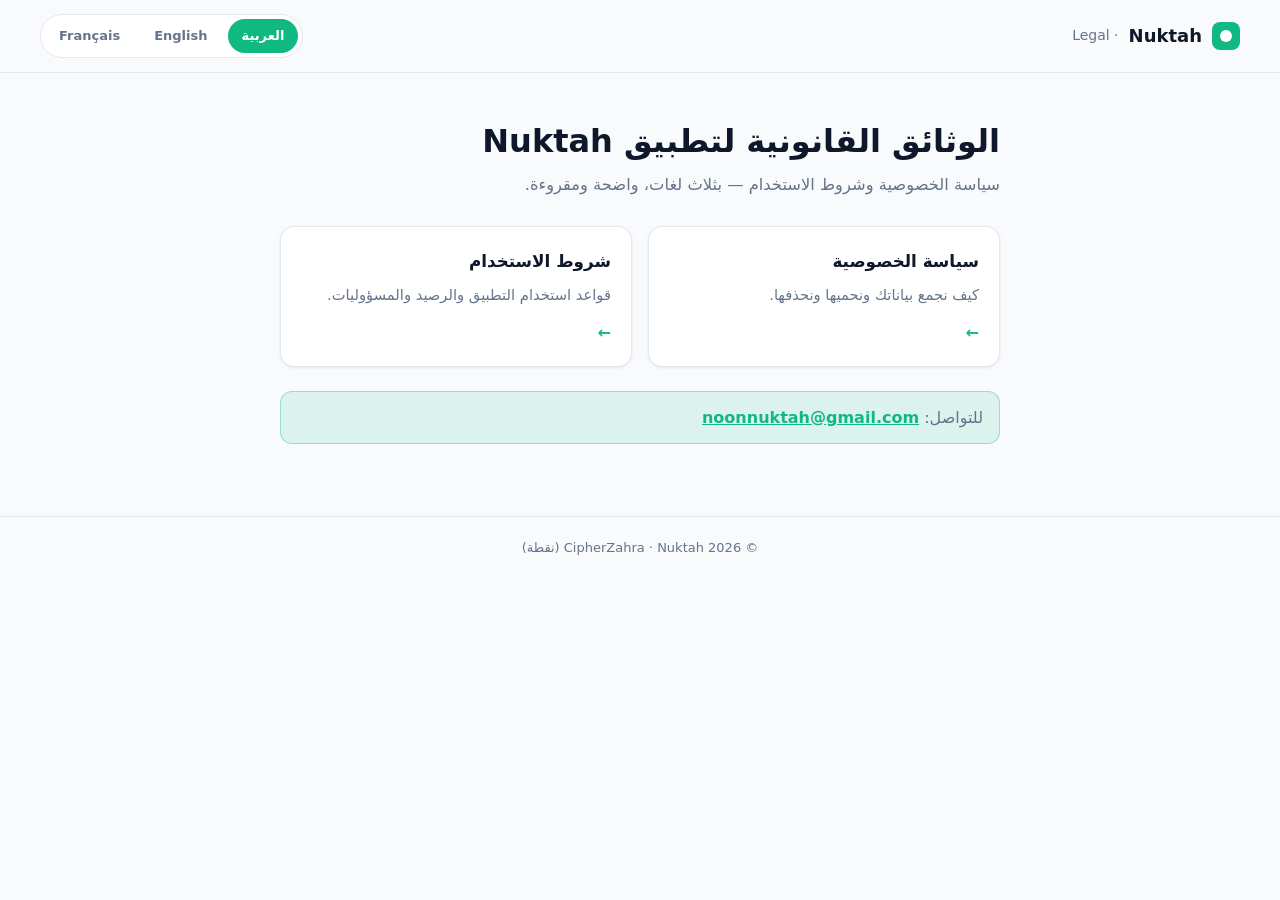
==== index.html @ 69613059 "feat: styled html site with language switcher" ====
<!doctype html>
<html lang="ar" dir="ltr">
  <head>
    <meta charset="utf-8" />
    <meta name="viewport" content="width=device-width, initial-scale=1" />
    <title>Nuktah — Legal · الوثائق القانونية</title>
    <meta
      name="description"
      content="Privacy Policy and Terms of Use for the Nuktah app — سياسة الخصوصية وشروط الاستخدام لتطبيق Nuktah."
    />
    <link
      rel="icon"
      href="data:image/svg+xml,<svg xmlns='http://www.w3.org/2000/svg' viewBox='0 0 64 64'><rect width='64' height='64' rx='14' fill='%2310b981'/><circle cx='32' cy='32' r='11' fill='%23ffffff'/></svg>"
    />
    <link rel="stylesheet" href="styles.css" />
    <script>document.documentElement.className += ' js';</script>
    <script defer src="legal.js"></script>
  </head>
  <body>
    <header class="site-header">
      <a class="brand" href="./"><span class="logo"></span> Nuktah <small>· Legal</small></a>
      <nav class="lang-switch" aria-label="Language">
        <button type="button" class="lang-btn" data-set-lang="ar">العربية</button>
        <button type="button" class="lang-btn" data-set-lang="en">English</button>
        <button type="button" class="lang-btn" data-set-lang="fr">Français</button>
      </nav>
    </header>

    <main>
      <article class="lang" data-lang="ar" dir="rtl">
        <h1>الوثائق القانونية لتطبيق Nuktah</h1>
        <p class="lead">سياسة الخصوصية وشروط الاستخدام — بثلاث لغات، واضحة ومقروءة.</p>
        <div class="cards two">
          <a class="card" href="privacy.html">
            <h2>سياسة الخصوصية</h2>
            <p>كيف نجمع بياناتك ونحميها ونحذفها.</p>
            <span class="arrow">←</span>
          </a>
          <a class="card" href="terms.html">
            <h2>شروط الاستخدام</h2>
            <p>قواعد استخدام التطبيق والرصيد والمسؤوليات.</p>
            <span class="arrow">←</span>
          </a>
        </div>
        <p class="contact">للتواصل: <a href="mailto:noonnuktah@gmail.com">noonnuktah@gmail.com</a></p>
      </article>

      <article class="lang" data-lang="en" dir="ltr">
        <h1>Legal documents for the Nuktah app</h1>
        <p class="lead">Privacy Policy and Terms of Use — in three languages, clear and readable.</p>
        <div class="cards two">
          <a class="card" href="privacy.html">
            <h2>Privacy Policy</h2>
            <p>How we collect, protect, and delete your data.</p>
            <span class="arrow">→</span>
          </a>
          <a class="card" href="terms.html">
            <h2>Terms of Use</h2>
            <p>Rules for using the app, credits, and responsibilities.</p>
            <span class="arrow">→</span>
          </a>
        </div>
        <p class="contact">Contact: <a href="mailto:noonnuktah@gmail.com">noonnuktah@gmail.com</a></p>
      </article>

      <article class="lang" data-lang="fr" dir="ltr">
        <h1>Documents juridiques de l’application Nuktah</h1>
        <p class="lead">
          Politique de confidentialité et conditions d’utilisation — en trois langues, claires et
          lisibles.
        </p>
        <div class="cards two">
          <a class="card" href="privacy.html">
            <h2>Politique de confidentialité</h2>
            <p>Comment nous collectons, protégeons et supprimons vos données.</p>
            <span class="arrow">→</span>
          </a>
          <a class="card" href="terms.html">
            <h2>Conditions d’utilisation</h2>
            <p>Règles d’utilisation, crédits et responsabilités.</p>
            <span class="arrow">→</span>
          </a>
        </div>
        <p class="contact">Contact : <a href="mailto:noonnuktah@gmail.com">noonnuktah@gmail.com</a></p>
      </article>
    </main>

    <footer class="site-footer">© 2026 CipherZahra · Nuktah (نقطة)</footer>
  </body>
</html>
---- styles.css ----
:root {
  --bg: #f8fafc;
  --card: #ffffff;
  --text: #0f172a;
  --muted: #64748b;
  --border: #e2e8f0;
  --accent: #10b981;
  --accent-soft: rgba(16, 185, 129, 0.12);
  --on-accent: #ffffff;
  --shadow: 0 1px 3px rgba(15, 23, 42, 0.08);
}

@media (prefers-color-scheme: dark) {
  :root {
    --bg: #0b1220;
    --card: #111827;
    --text: #e2e8f0;
    --muted: #94a3b8;
    --border: #1f2937;
    --accent-soft: rgba(16, 185, 129, 0.16);
    --shadow: 0 1px 3px rgba(0, 0, 0, 0.4);
  }
}

* {
  box-sizing: border-box;
}

html {
  scroll-behavior: smooth;
}

body {
  margin: 0;
  background: var(--bg);
  color: var(--text);
  font-family: system-ui, -apple-system, 'Segoe UI', Roboto, 'Noto Sans Arabic', Tahoma, Arial,
    sans-serif;
  line-height: 1.7;
  -webkit-font-smoothing: antialiased;
}

.site-header {
  position: sticky;
  top: 0;
  z-index: 10;
  display: flex;
  align-items: center;
  justify-content: space-between;
  gap: 12px;
  flex-wrap: wrap;
  padding: 14px clamp(16px, 5vw, 40px);
  background: color-mix(in srgb, var(--bg) 85%, transparent);
  backdrop-filter: blur(10px);
  border-bottom: 1px solid var(--border);
}

.brand {
  display: inline-flex;
  align-items: center;
  gap: 10px;
  font-weight: 700;
  font-size: 18px;
  color: var(--text);
  text-decoration: none;
}

.brand .logo {
  width: 28px;
  height: 28px;
  border-radius: 8px;
  background: var(--accent);
  position: relative;
  flex: none;
}

.brand .logo::after {
  content: '';
  position: absolute;
  inset: 8px;
  border-radius: 50%;
  background: #fff;
}

.brand small {
  font-weight: 500;
  color: var(--muted);
  font-size: 14px;
}

.lang-switch {
  display: inline-flex;
  gap: 6px;
  background: var(--card);
  border: 1px solid var(--border);
  border-radius: 999px;
  padding: 4px;
}

.lang-btn {
  border: 0;
  background: transparent;
  color: var(--muted);
  font: inherit;
  font-size: 13px;
  font-weight: 600;
  padding: 6px 14px;
  border-radius: 999px;
  cursor: pointer;
}

.lang-btn.active {
  background: var(--accent);
  color: var(--on-accent);
}

main {
  max-width: 800px;
  margin: 0 auto;
  padding: clamp(24px, 5vw, 48px) clamp(16px, 5vw, 40px) 64px;
}

html.js .lang {
  display: none;
}

html.js .lang.active {
  display: block;
}

.lang + .lang {
  border-top: 1px dashed var(--border);
  margin-top: 32px;
  padding-top: 32px;
}

h1 {
  font-size: clamp(1.5rem, 4vw, 2rem);
  line-height: 1.3;
  margin: 0 0 8px;
}

h2 {
  font-size: 1.15rem;
  margin: 32px 0 8px;
  padding-top: 8px;
  border-top: 1px solid var(--border);
}

h2:first-of-type {
  border-top: 0;
  padding-top: 0;
}

p {
  margin: 8px 0;
  color: var(--muted);
}

.lead,
h1 + p {
  color: var(--muted);
  font-size: 1.02rem;
}

.meta {
  font-size: 13px;
  color: var(--muted);
  display: flex;
  gap: 16px;
  flex-wrap: wrap;
  margin-bottom: 4px;
}

.meta a {
  color: var(--accent);
  text-decoration: none;
}

.meta a:hover {
  text-decoration: underline;
}

strong {
  color: var(--text);
}

ul {
  margin: 8px 0;
  padding-inline-start: 24px;
  color: var(--muted);
}

li {
  margin: 6px 0;
}

a {
  color: var(--accent);
}

.cards {
  display: grid;
  gap: 16px;
  margin-top: 28px;
}

@media (min-width: 560px) {
  .cards.two {
    grid-template-columns: 1fr 1fr;
  }
}

.card {
  display: block;
  background: var(--card);
  border: 1px solid var(--border);
  border-radius: 14px;
  padding: 20px;
  box-shadow: var(--shadow);
  text-decoration: none;
  color: inherit;
  transition: transform 0.15s ease, border-color 0.15s ease;
}

.card:hover {
  transform: translateY(-2px);
  border-color: var(--accent);
}

.card h2 {
  margin: 0 0 6px;
  padding: 0;
  border: 0;
  font-size: 1.05rem;
}

.card p {
  margin: 0;
  font-size: 0.92rem;
}

.card .arrow {
  display: inline-block;
  margin-top: 12px;
  color: var(--accent);
  font-weight: 700;
}

.contact {
  background: var(--accent-soft);
  border: 1px solid color-mix(in srgb, var(--accent) 35%, transparent);
  border-radius: 12px;
  padding: 12px 16px;
  margin-top: 24px;
}

.contact a {
  font-weight: 600;
}

.site-footer {
  border-top: 1px solid var(--border);
  padding: 20px clamp(16px, 5vw, 40px);
  text-align: center;
  color: var(--muted);
  font-size: 13px;
}

.site-footer a {
  color: var(--muted);
}

@media print {
  .site-header,
  .lang-switch {
    display: none;
  }

  body {
    background: #fff;
    color: #000;
  }
}
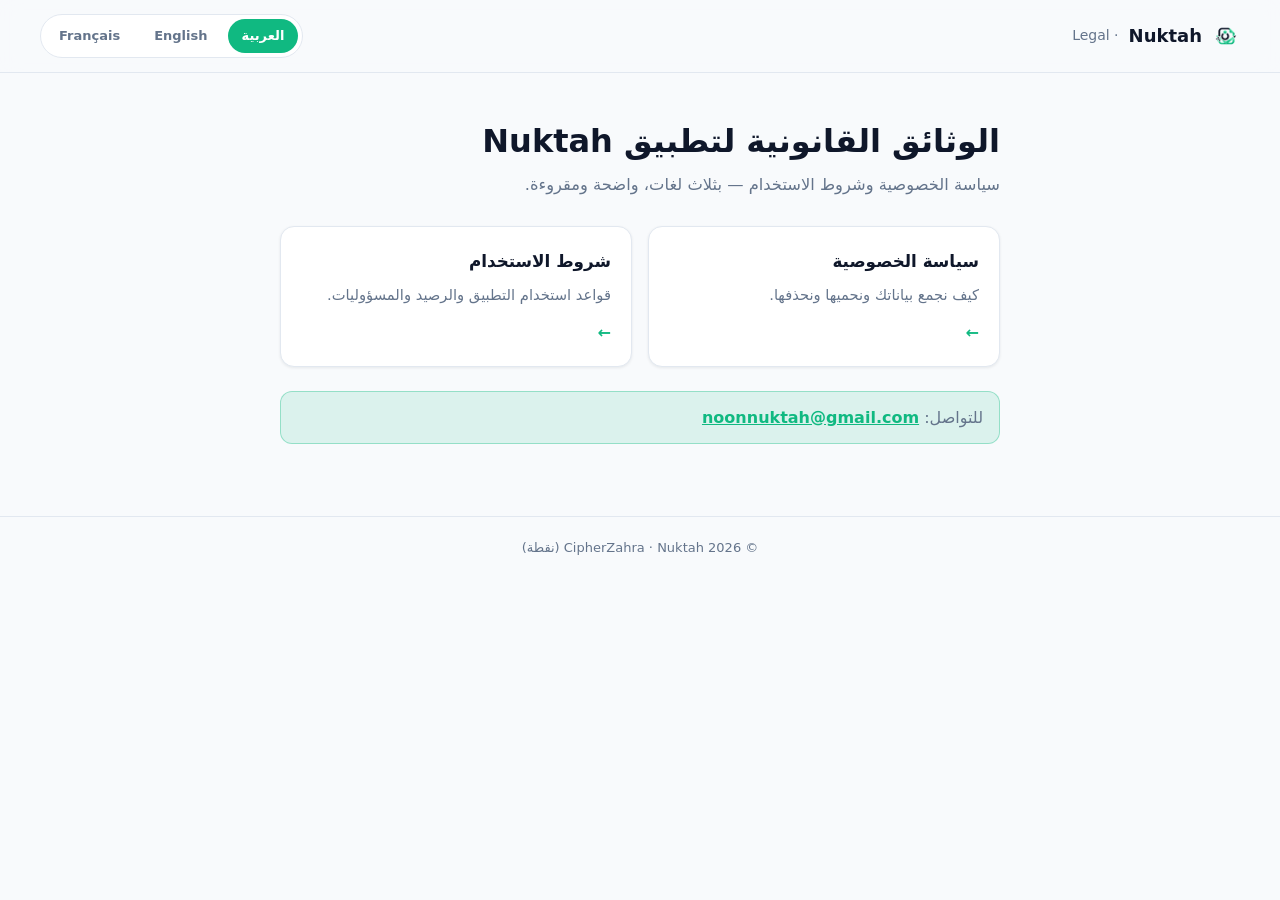
==== commit 6279da59: "feat: upload official Nuktah logo png as brand header image and favicon on index privacy and terms, " ====
--- a/index.html
+++ b/index.html
@@ -10,7 +10,7 @@
     />
     <link
       rel="icon"
-      href="data:image/svg+xml,<svg xmlns='http://www.w3.org/2000/svg' viewBox='0 0 64 64'><rect width='64' height='64' rx='14' fill='%2310b981'/><circle cx='32' cy='32' r='11' fill='%23ffffff'/></svg>"
+      href="logo.png"
     />
     <link rel="stylesheet" href="styles.css" />
     <script>document.documentElement.className += ' js';</script>
@@ -18,7 +18,7 @@
   </head>
   <body>
     <header class="site-header">
-      <a class="brand" href="./"><span class="logo"></span> Nuktah <small>· Legal</small></a>
+      <a class="brand" href="./"><img class="logo" src="logo.png" alt="Nuktah" width="28" height="28" /> Nuktah <small>· Legal</small></a>
       <nav class="lang-switch" aria-label="Language">
         <button type="button" class="lang-btn" data-set-lang="ar">العربية</button>
         <button type="button" class="lang-btn" data-set-lang="en">English</button>
--- a/styles.css
+++ b/styles.css
@@ -69,17 +69,8 @@
   width: 28px;
   height: 28px;
   border-radius: 8px;
-  background: var(--accent);
-  position: relative;
+  object-fit: contain;
   flex: none;
-}
-
-.brand .logo::after {
-  content: '';
-  position: absolute;
-  inset: 8px;
-  border-radius: 50%;
-  background: #fff;
 }
 
 .brand small {
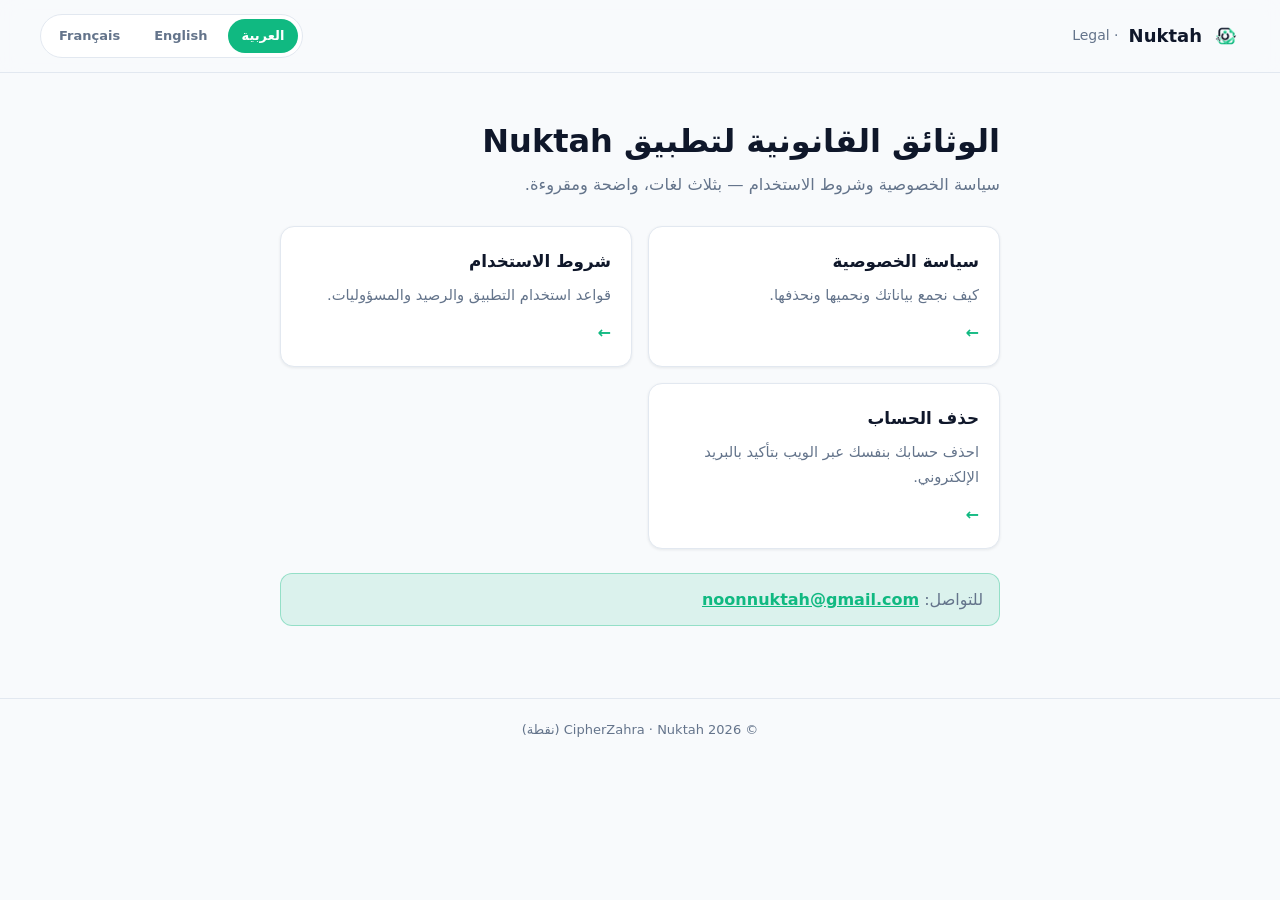
==== commit 06b3388d: "feat: self service account deletion page delete.html with trilingual email verification wizard and t" ====
--- a/index.html
+++ b/index.html
@@ -41,6 +41,11 @@
             <p>قواعد استخدام التطبيق والرصيد والمسؤوليات.</p>
             <span class="arrow">←</span>
           </a>
+          <a class="card" href="delete.html">
+            <h2>حذف الحساب</h2>
+            <p>احذف حسابك بنفسك عبر الويب بتأكيد بالبريد الإلكتروني.</p>
+            <span class="arrow">←</span>
+          </a>
         </div>
         <p class="contact">للتواصل: <a href="mailto:noonnuktah@gmail.com">noonnuktah@gmail.com</a></p>
       </article>
@@ -57,6 +62,11 @@
           <a class="card" href="terms.html">
             <h2>Terms of Use</h2>
             <p>Rules for using the app, credits, and responsibilities.</p>
+            <span class="arrow">→</span>
+          </a>
+          <a class="card" href="delete.html">
+            <h2>Delete account</h2>
+            <p>Self-service web account deletion with email verification.</p>
             <span class="arrow">→</span>
           </a>
         </div>
@@ -80,6 +90,11 @@
             <p>Règles d’utilisation, crédits et responsabilités.</p>
             <span class="arrow">→</span>
           </a>
+          <a class="card" href="delete.html">
+            <h2>Supprimer le compte</h2>
+            <p>Suppression du compte en ligne, avec vérification par e-mail.</p>
+            <span class="arrow">→</span>
+          </a>
         </div>
         <p class="contact">Contact : <a href="mailto:noonnuktah@gmail.com">noonnuktah@gmail.com</a></p>
       </article>
--- a/styles.css
+++ b/styles.css
@@ -262,6 +262,117 @@
   color: var(--muted);
 }
 
+/* ─── Account-deletion wizard (delete.html) ─── */
+.wizard {
+  background: var(--card);
+  border: 1px solid var(--border);
+  border-radius: 14px;
+  padding: 22px 22px 26px;
+  margin-top: 28px;
+  box-shadow: var(--shadow);
+}
+
+.wstep[hidden] {
+  display: none;
+}
+
+.wlabel {
+  display: block;
+  font-size: 13px;
+  font-weight: 600;
+  color: var(--muted);
+  margin-bottom: 6px;
+}
+
+.winput {
+  width: 100%;
+  padding: 11px 14px;
+  border: 1px solid var(--border);
+  border-radius: 10px;
+  background: var(--bg);
+  color: var(--text);
+  font: inherit;
+  font-size: 15px;
+  margin-bottom: 12px;
+}
+
+.winput:focus {
+  outline: 2px solid color-mix(in srgb, var(--accent) 55%, transparent);
+  border-color: var(--accent);
+}
+
+.wbtn {
+  display: block;
+  width: 100%;
+  padding: 11px 16px;
+  border-radius: 10px;
+  border: 1px solid var(--border);
+  background: var(--card);
+  color: var(--text);
+  font: inherit;
+  font-weight: 700;
+  font-size: 14px;
+  cursor: pointer;
+  margin-top: 8px;
+}
+
+.wbtn:disabled {
+  opacity: 0.55;
+  cursor: not-allowed;
+}
+
+.wbtn-primary {
+  background: var(--accent);
+  border-color: var(--accent);
+  color: var(--on-accent);
+}
+
+.wbtn-danger {
+  background: #ef4444;
+  border-color: #ef4444;
+  color: #ffffff;
+}
+
+.wbtn-ghost {
+  background: transparent;
+}
+
+.werror {
+  color: #ef4444;
+  font-size: 13px;
+  margin: 8px 0 0;
+}
+
+.wsuccess {
+  color: var(--accent);
+  font-weight: 700;
+  font-size: 1rem;
+  margin: 0;
+}
+
+.wcode-row {
+  display: flex;
+  gap: 8px;
+}
+
+.wcode-row .winput {
+  flex: 1;
+  margin-bottom: 0;
+}
+
+.wcode-row .wbtn {
+  width: auto;
+  white-space: nowrap;
+  margin-top: 0;
+}
+
+.tw {
+  display: flex;
+  justify-content: center;
+  min-height: 65px;
+  margin: 4px 0 10px;
+}
+
 @media print {
   .site-header,
   .lang-switch {
